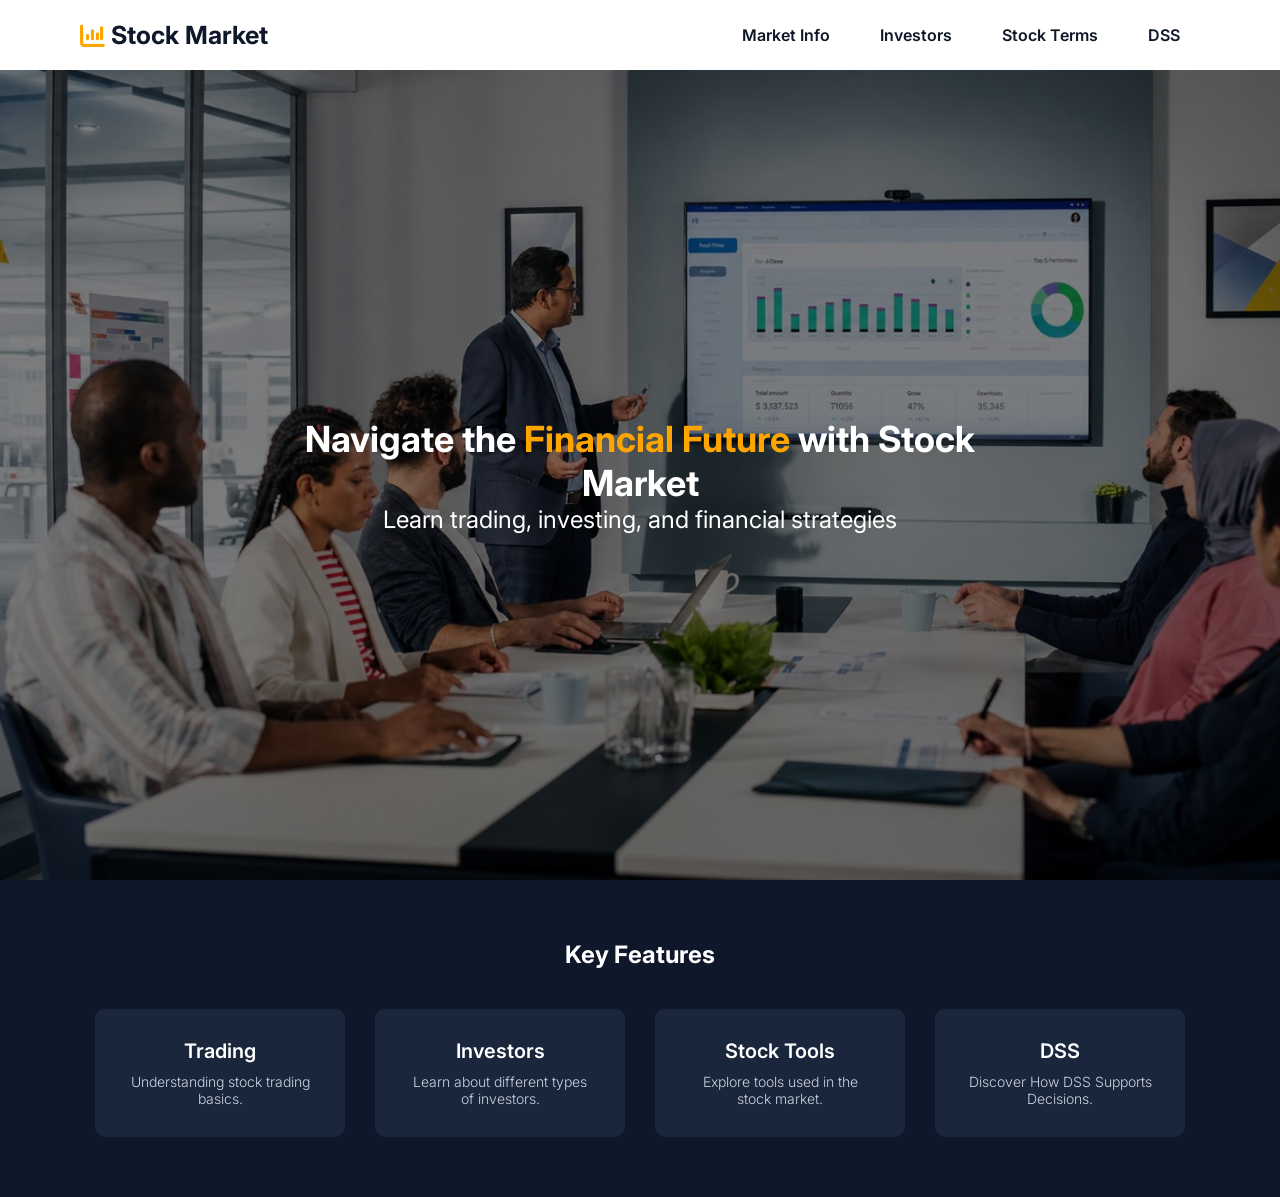
==== home.html @ da757ebb "edit" ====
<!doctype html>
<html lang="en">
  <head>
    <meta charset="UTF-8" />
    <title>Stock Market</title>
    <!-- Font -->
    <link rel="preconnect" href="https://fonts.googleapis.com" />
    <link rel="preconnect" href="https://fonts.gstatic.com" crossorigin />
    <link
      href="https://fonts.googleapis.com/css2?family=Cairo:wght@200..1000&family=Inter:ital,opsz,wght@0,14..32,100..900;1,14..32,100..900&display=swap"
      rel="stylesheet"
    />
    <link rel="stylesheet" href="style.css" />
    <link
      rel="stylesheet"
      href="https://cdnjs.cloudflare.com/ajax/libs/font-awesome/6.0.0/css/all.min.css"
    />
  </head>

  <body>
    <!-- Navbar -->
    <nav>
      <div class="logo">
        <i class="fa-solid fa-chart-column" style="color: rgb(255, 165, 0)"></i>
        Stock Market
      </div>

      <ul class="menu">
        <li class="dropdown">
          <a href="#">Market Info</a>
          <ul class="submenu">
            <li><a href="egx/egx.html">Egyptian stock Exchange</a></li>
            <li><a href="Banque misr/Banque misr.html">Banque Misr</a></li>
          </ul>
        </li>
        <li><a href="investors/investors.html">Investors</a></li>
        <li><a href="stock terms/stock terms.html">Stock Terms</a></li>
        <li><a href="DSS/DSS.html">DSS</a></li>
      </ul>
    </nav>

    <!-- Hero Section -->
    <section class="hero">
      <div class="hero-text">
        <h1>Navigate the <span>Financial Future</span> with Stock Market</h1>
        <p>Learn trading, investing, and financial strategies</p>
      </div>
    </section>

    <!-- Features -->
    <section class="features">
      <h2>Key Features</h2>

      <div class="cards">
        <div class="card">
          <h3>Trading</h3>
          <p>Understanding stock trading basics.</p>
        </div>

        <div class="card">
          <h3>Investors</h3>
          <p>Learn about different types of investors.</p>
        </div>

        <div class="card">
          <h3>Stock Tools</h3>
          <p>Explore tools used in the stock market.</p>
        </div>

        <div class="card">
          <h3>DSS</h3>
          <p>Discover How DSS Supports Decisions.</p>
        </div>
      </div>
    </section>
  </body>
</html>
---- style.css ----
* {
  margin: 0;
  padding: 0;
  box-sizing: border-box;
  font-family: "Inter", "Cairo", sans-serif;
}

/*========= Navbar ============*/
nav {
  background: white;
  padding: 15px 80px;
  display: flex;
  justify-content: space-between;
  align-items: center;
  color: #0f172a;
}

.logo {
  display: flex;
  align-items: center;
  gap: 6px;
  font-size: 25px;
  font-weight: bold;
  cursor: pointer;
}

.menu {
  list-style: none;
  display: flex;
  font-size: 18px;
  font-weight: 600;
  gap: 10px;
}

.menu li {
  position: relative;
}

.menu li a {
  text-decoration: none;
  padding: 10px 20px;
  display: block;
  font-size: 16px;
  color: #0f172a;
  transition:
    background 0.3s,
    color 0.3s;
}

.menu li a:hover {
  background-color: orange;
  border-radius: 6px;
  color: white;
}

.submenu {
  visibility: hidden;
  opacity: 0;
  transform: translateY(10px);
  position: absolute;
  background: #1a263b;
  top: 100%;
  left: 0;
  list-style: none;
  min-width: 160px;
  z-index: 10;
  border-radius: 6px;
  box-shadow: 0 8px 20px rgba(0, 0, 0, 0.3);
  transition: 0.3s;
  padding: 5px 0;
  margin-top: 5px;
}

.dropdown:hover > .submenu {
  visibility: visible;
  opacity: 1;
  transform: translateY(0);
}

.submenu li a {
  padding: 10px 20px;
  color: white;
  transition: background 0.3s;
}

/*==========================*/

/*============= Hero =============*/
.hero {
  height: 90vh;
  background-image: url("Images/WhatsApp Image 2026-05-01 at 4.27.15 PM.jpeg");
  background-size: cover;
  background-position: center;
  display: flex;
  align-items: center;
  position: relative;
}

/* overlay */
.hero::before {
  content: "";
  position: absolute;
  inset: 0;
  background: rgba(0, 0, 0, 0.5);
}
.hero h1 span {
  color: orange;
}

/* عشان الكلام يطلع فوق */
.hero-text {
  position: relative;
  font-size: 24px;
  color: white;
  max-width: 700px;
  text-align: center;
  margin: auto;
}
/*=============================*/

/*=========== Features ===========*/
.features {
  padding: 60px 20px;
  text-align: center;
  background-color: #0f172a;
  color: white;
}

.cards {
  display: flex;
  justify-content: center;
  gap: 30px;
  margin-top: 40px;
  flex-wrap: wrap;
}

.card {
  background-color: #1a263b;
  padding: 30px;
  width: 250px;
  max-width: 100%;
  border-radius: 10px;
  text-align: center;
  transition: 0.3s;
}

.card:hover {
  transform: translateY(-10px);
  box-shadow: 0 10px 25px rgba(0, 0, 0, 0.3);
}

.card h3 {
  margin-bottom: 10px;
  font-size: 20px;
  font-weight: 600;
}

.card p {
  font-size: 14px;
  font-weight: 300;
  color: #cbd5e1;
}

/*==============================*/
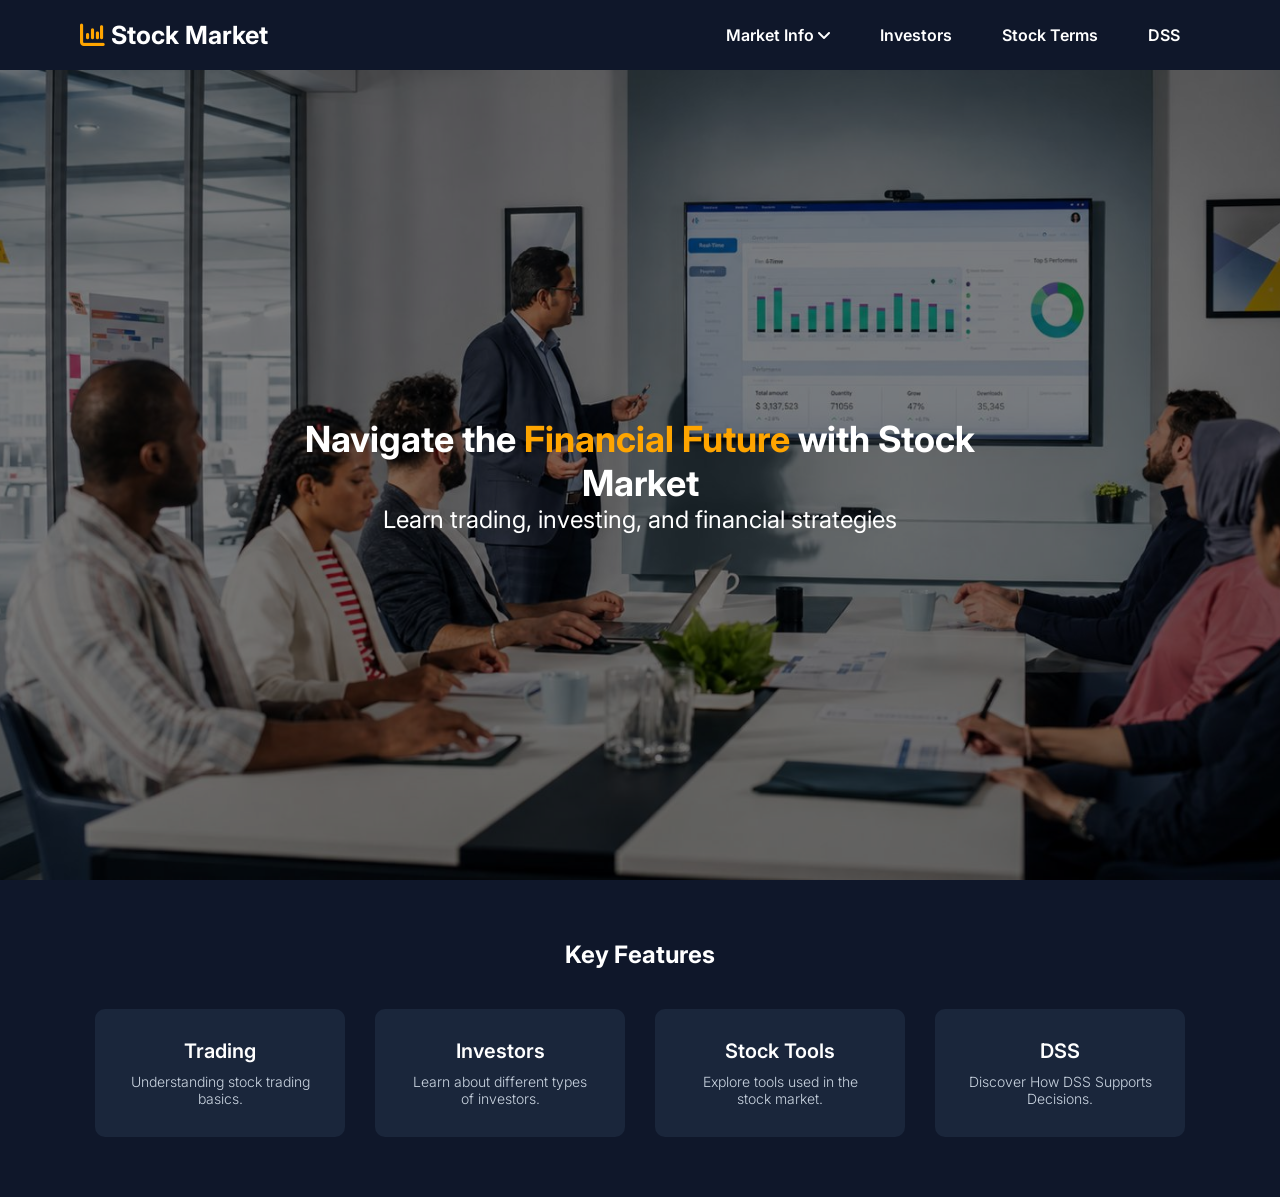
==== commit 8f1a85b9: "edit investors" ====
--- a/home.html
+++ b/home.html
@@ -11,6 +11,7 @@
       rel="stylesheet"
     />
     <link rel="stylesheet" href="style.css" />
+    <link rel="icon" href="../Images/business.webp">
     <link
       rel="stylesheet"
       href="https://cdnjs.cloudflare.com/ajax/libs/font-awesome/6.0.0/css/all.min.css"
@@ -21,21 +22,29 @@
     <!-- Navbar -->
     <nav>
       <div class="logo">
-        <i class="fa-solid fa-chart-column" style="color: rgb(255, 165, 0)"></i>
-        Stock Market
+        <a href="/home.html">
+          <i
+            class="fa-solid fa-chart-column"
+            style="color: rgb(255, 165, 0)"
+          ></i>
+          Stock Market
+        </a>
       </div>
 
       <ul class="menu">
         <li class="dropdown">
-          <a href="#">Market Info</a>
+          <a href="#">
+            Market Info
+            <i class="fa-solid fa-angle-down"></i>
+          </a>
           <ul class="submenu">
-            <li><a href="egx/egx.html">Egyptian stock Exchange</a></li>
-            <li><a href="Banque misr/Banque misr.html">Banque Misr</a></li>
+            <li><a href="../egx/egx.html">Egyptian stock Exchange</a></li>
+            <li><a href="../Banque misr/Banque misr.html">Banque Misr</a></li>
           </ul>
         </li>
-        <li><a href="investors/investors.html">Investors</a></li>
-        <li><a href="stock terms/stock terms.html">Stock Terms</a></li>
-        <li><a href="DSS/DSS.html">DSS</a></li>
+        <li><a href="../investors/investors.html">Investors</a></li>
+        <li><a href="../stock terms/stock terms.html">Stock Terms</a></li>
+        <li><a href="../DSS/DSS.html">DSS</a></li>
       </ul>
     </nav>
 
--- a/style.css
+++ b/style.css
@@ -7,12 +7,13 @@
 
 /*========= Navbar ============*/
 nav {
-  background: white;
+  background: #0f172a;
   padding: 15px 80px;
   display: flex;
   justify-content: space-between;
   align-items: center;
-  color: #0f172a;
+  color: #fff;
+  box-shadow: 0 1px 10px rgba(0, 0, 0, 0.3);
 }
 
 .logo {
@@ -22,6 +23,11 @@
   font-size: 25px;
   font-weight: bold;
   cursor: pointer;
+}
+
+.logo a {
+  text-decoration: none;
+  color: #fff;
 }
 
 .menu {
@@ -41,7 +47,7 @@
   padding: 10px 20px;
   display: block;
   font-size: 16px;
-  color: #0f172a;
+  color: #fff;
   transition:
     background 0.3s,
     color 0.3s;
@@ -82,7 +88,6 @@
   color: white;
   transition: background 0.3s;
 }
-
 /*==========================*/
 
 /*============= Hero =============*/
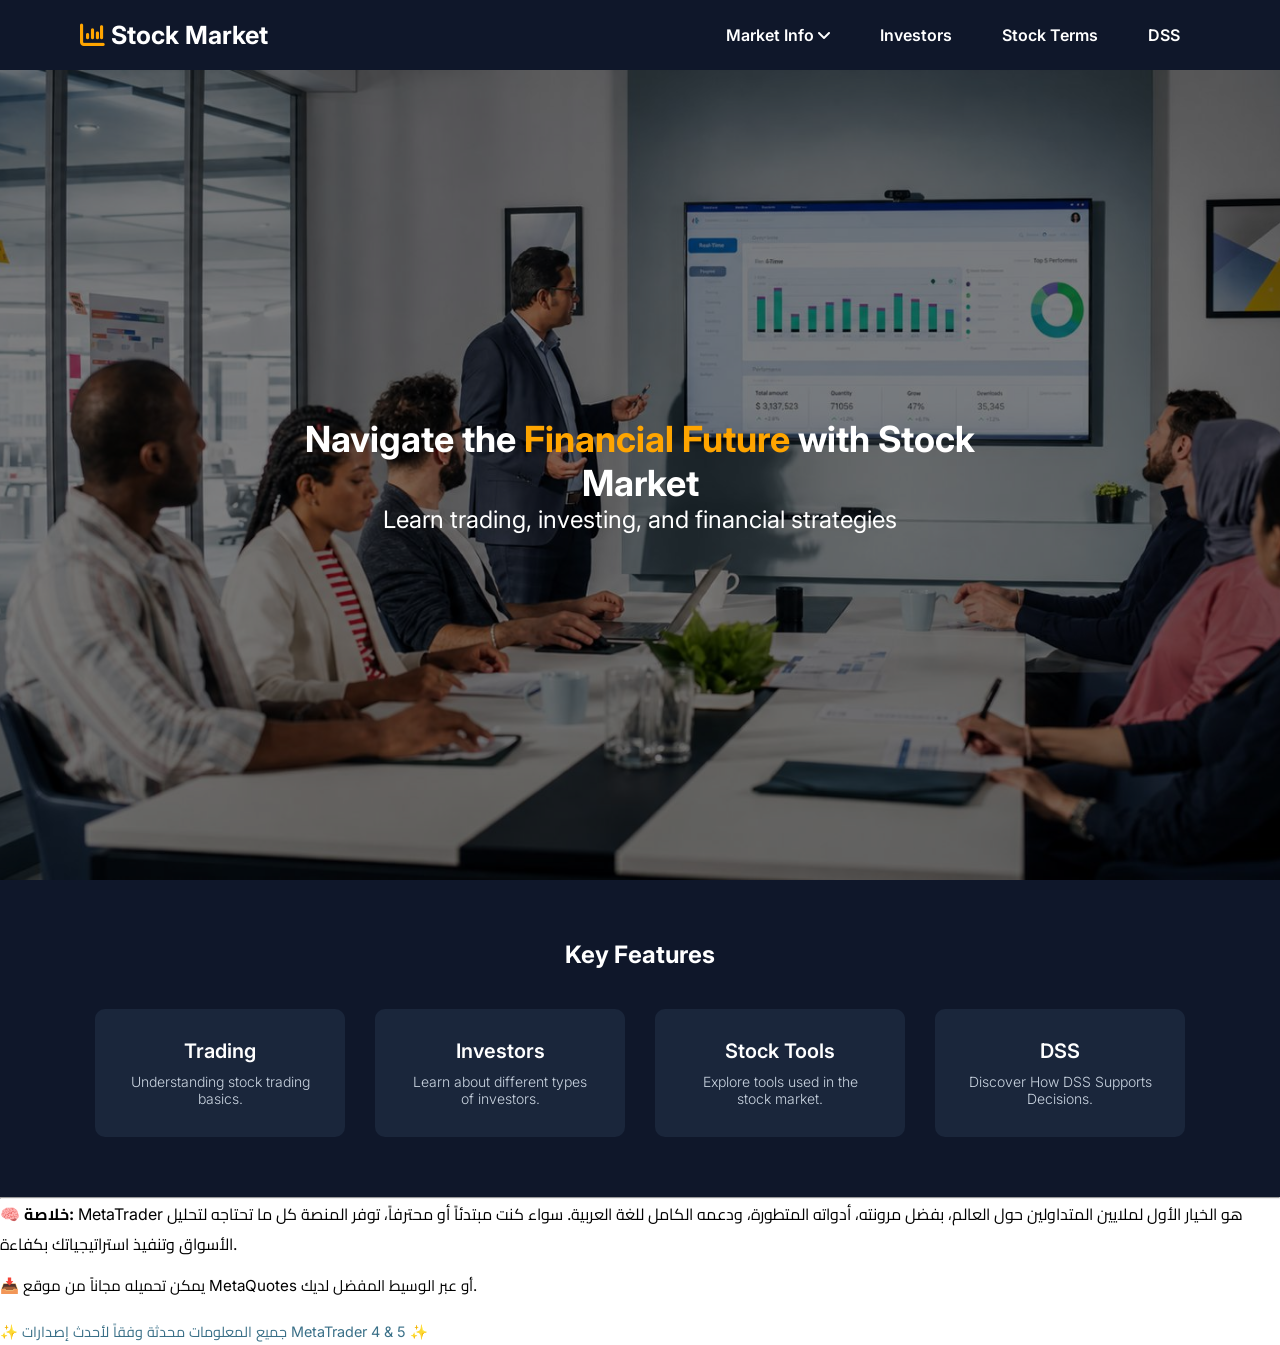
==== commit 58e827c9: "add excel, spss, trader" ====
--- a/home.html
+++ b/home.html
@@ -11,7 +11,7 @@
       rel="stylesheet"
     />
     <link rel="stylesheet" href="style.css" />
-    <link rel="icon" href="../Images/business.webp">
+    <link rel="icon" href="Images/business.webp" />
     <link
       rel="stylesheet"
       href="https://cdnjs.cloudflare.com/ajax/libs/font-awesome/6.0.0/css/all.min.css"
@@ -84,3 +84,34 @@
     </section>
   </body>
 </html>
+
+
+
+
+
+
+    <!-- الخاتمة -->
+    <hr />
+    <div class="footer-meta">
+      🧠 <strong>خلاصة:</strong> MetaTrader هو الخيار الأول لملايين المتداولين
+      حول العالم، بفضل مرونته، أدواته المتطورة، ودعمه الكامل للغة العربية. سواء
+      كنت مبتدئاً أو محترفاً، توفر المنصة كل ما تحتاجه لتحليل الأسواق وتنفيذ
+      استراتيجياتك بكفاءة.
+      <div style="margin-top: 12px; font-size: 0.95rem">
+        📥 يمكن تحميله مجاناً من موقع MetaQuotes أو عبر الوسيط المفضل لديك.
+      </div>
+    </div>
+
+    <!-- نهاية المحتوى -->
+    <div
+      style="
+        text-align: left;
+        margin-top: 18px;
+        font-size: 0.9rem;
+        color: #3a7088;
+      "
+    >
+      ✨ جميع المعلومات محدثة وفقاً لأحدث إصدارات MetaTrader 4 & 5 ✨
+    </div>
+  </div>
+</body>
--- a/style.css
+++ b/style.css
@@ -48,6 +48,7 @@
   display: block;
   font-size: 16px;
   color: #fff;
+  border-radius: 6px;
   transition:
     background 0.3s,
     color 0.3s;
@@ -55,7 +56,6 @@
 
 .menu li a:hover {
   background-color: orange;
-  border-radius: 6px;
   color: white;
 }
 
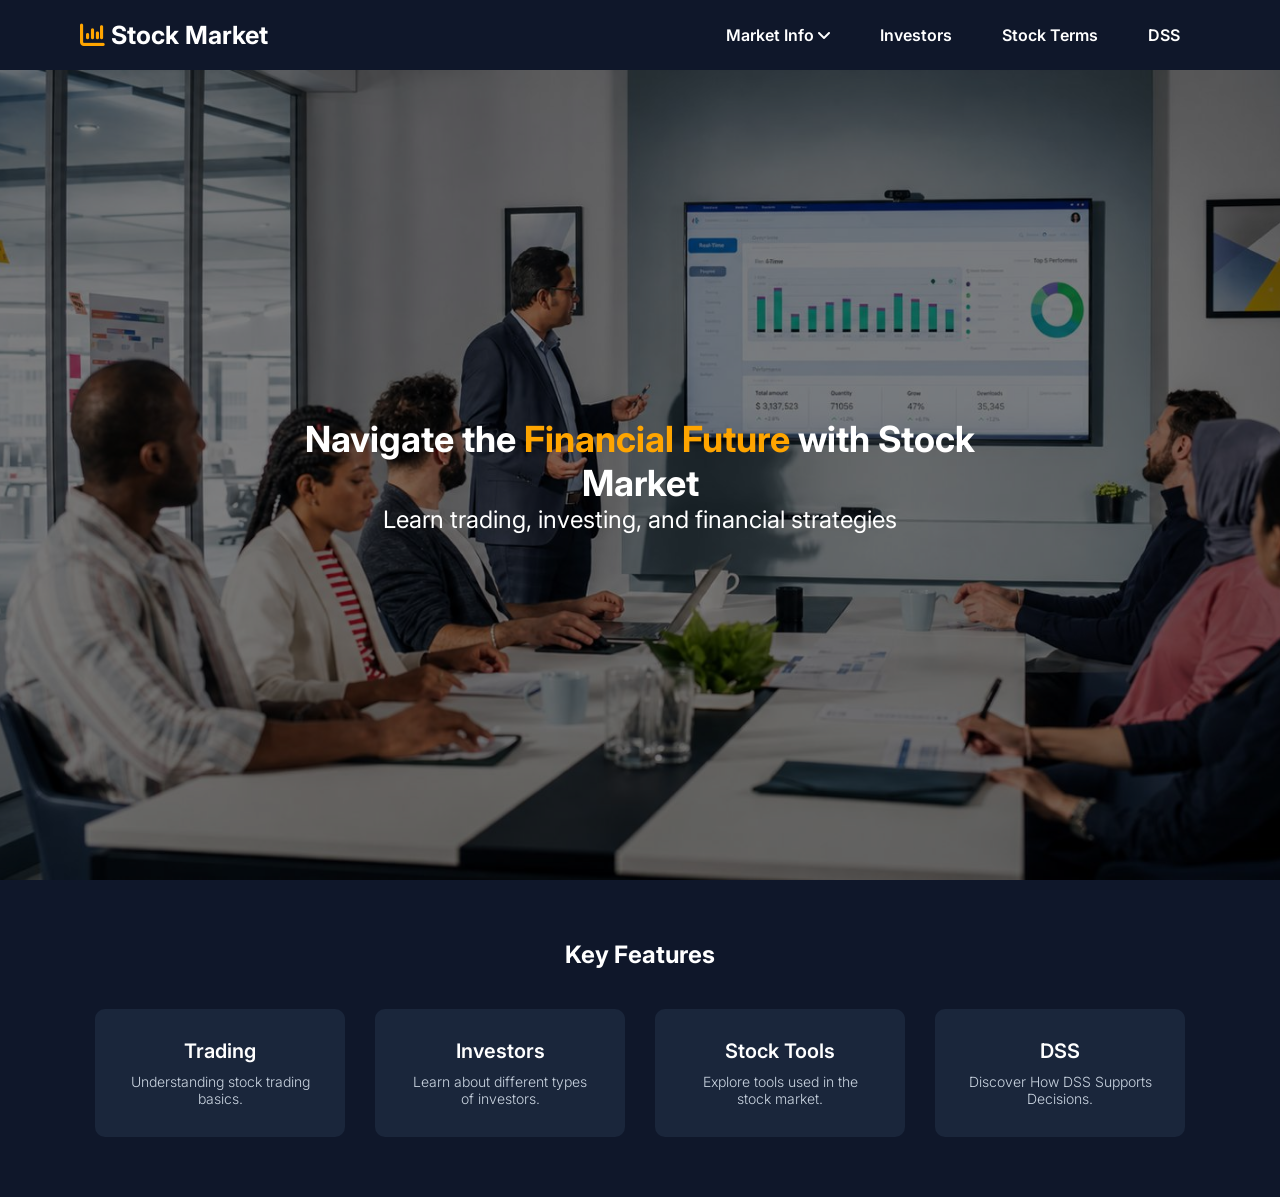
==== commit 59ab04bb: "add edits" ====
--- a/home.html
+++ b/home.html
@@ -84,34 +84,3 @@
     </section>
   </body>
 </html>
-
-
-
-
-
-
-    <!-- الخاتمة -->
-    <hr />
-    <div class="footer-meta">
-      🧠 <strong>خلاصة:</strong> MetaTrader هو الخيار الأول لملايين المتداولين
-      حول العالم، بفضل مرونته، أدواته المتطورة، ودعمه الكامل للغة العربية. سواء
-      كنت مبتدئاً أو محترفاً، توفر المنصة كل ما تحتاجه لتحليل الأسواق وتنفيذ
-      استراتيجياتك بكفاءة.
-      <div style="margin-top: 12px; font-size: 0.95rem">
-        📥 يمكن تحميله مجاناً من موقع MetaQuotes أو عبر الوسيط المفضل لديك.
-      </div>
-    </div>
-
-    <!-- نهاية المحتوى -->
-    <div
-      style="
-        text-align: left;
-        margin-top: 18px;
-        font-size: 0.9rem;
-        color: #3a7088;
-      "
-    >
-      ✨ جميع المعلومات محدثة وفقاً لأحدث إصدارات MetaTrader 4 & 5 ✨
-    </div>
-  </div>
-</body>
